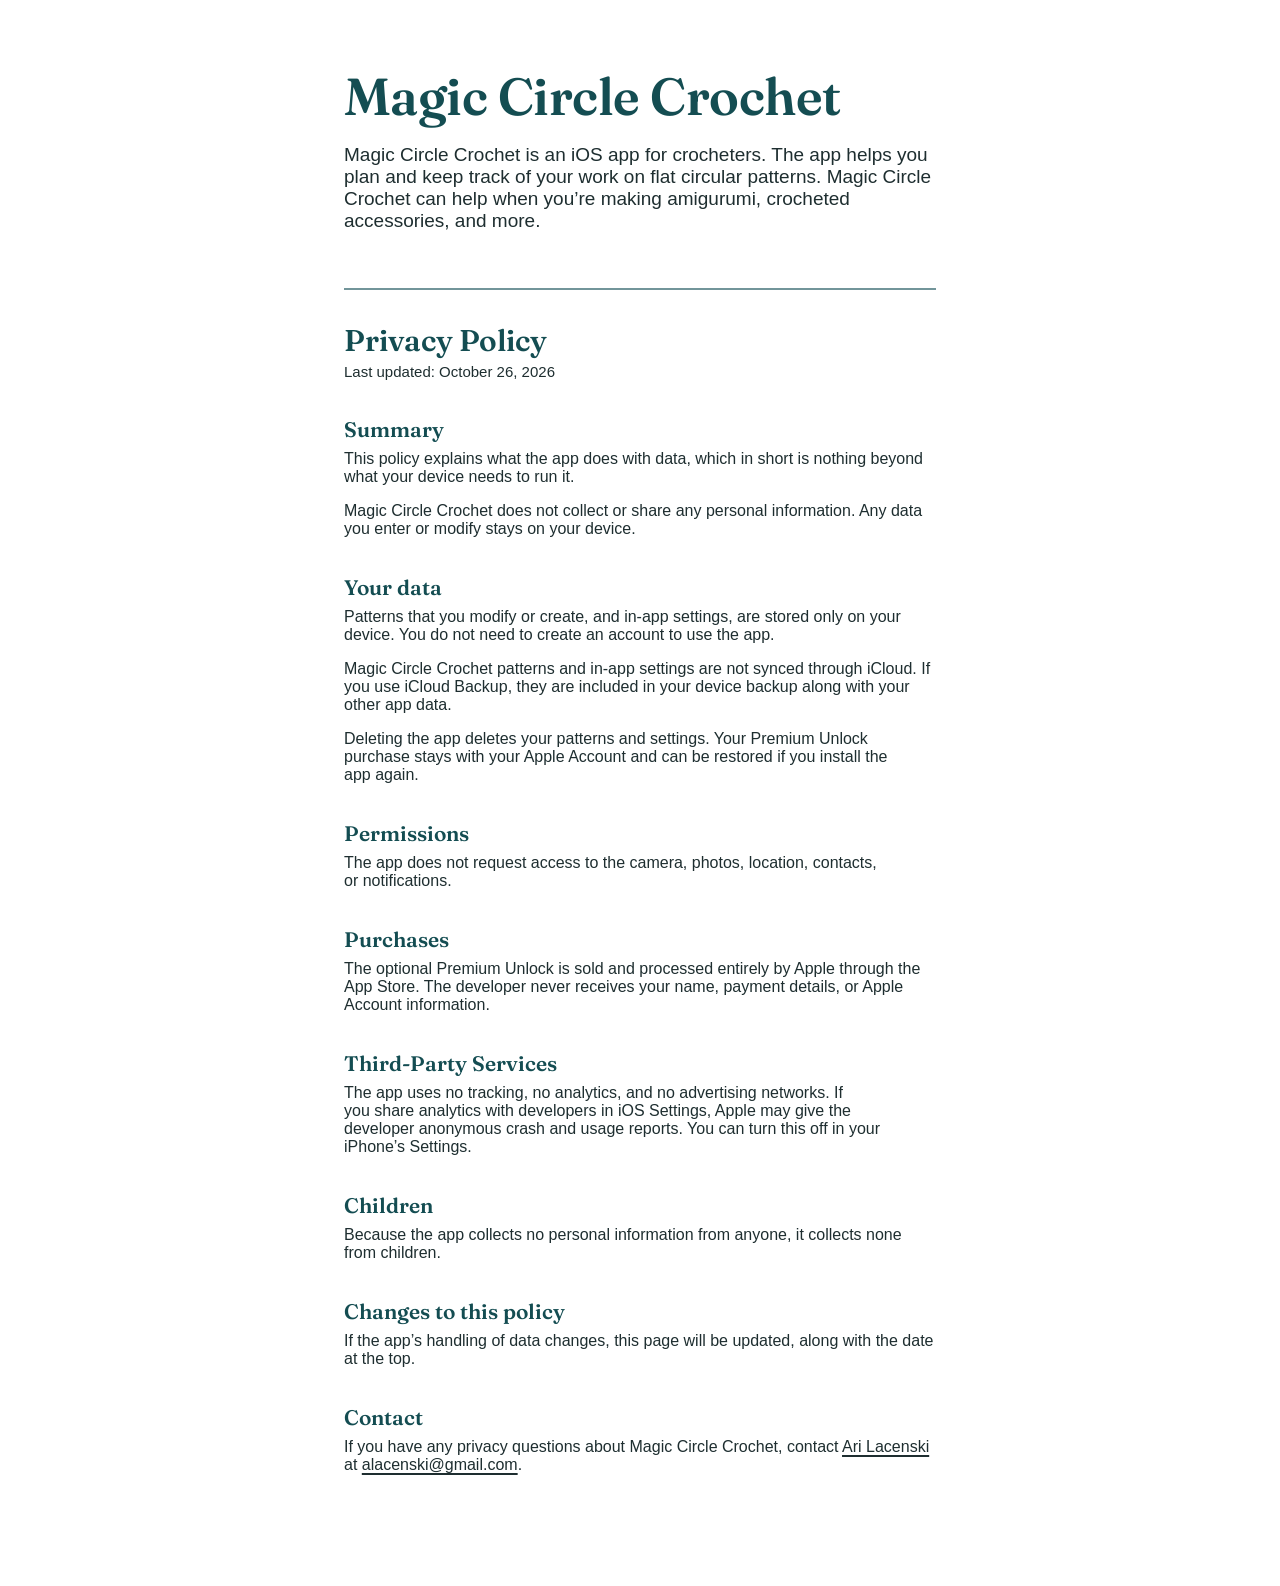
==== tos.html @ 523ddc3d "Add TOS" ====
<!doctype html>
<html lang="en">
    <head>
        <meta charset="utf-8">
        <meta name="viewport" content="width=device-width, initial-scale=1">
        <title>Magic Circle Crochet – Terms of Service</title>
        <!-- Preconnect to Google Fonts domains for faster loading -->
        <link rel="preconnect" href="https://fonts.googleapis.com">
        <link rel="preconnect" href="https://fonts.gstatic.com" crossorigin>
        <link href="https://fonts.googleapis.com/css2?family=Fraunces:ital,opsz,wght@0,9..144,100..900;1,9..144,100..900&display=swap" rel="stylesheet">

        <!-- My stylesheet -->
        <link href="style.css" rel="stylesheet">
    </head>
    <body>
        <h1>Magic Circle Crochet</h1>
        <p>
            Magic Circle Crochet is an iOS app for crocheters. The app helps you plan and keep track of your work on flat circular patterns. Magic Circle Crochet can help when you’re making amigurumi, crocheted accessories, and more.
        </p>
        <h2>Privacy Policy</h2>
        <p>Last updated: October 26, 2026</p>
        <h3>Summary</h3>
        <p>This policy explains what the app does with data, which in short is nothing beyond what your device needs to run it.</p>
        <p>Magic Circle Crochet does not collect or share any personal information. Any data you enter or modify stays on your device.</p>
        <h3>Your data</h3>
        <p>Patterns that you modify or create, and in-app settings, are stored only on your device. You do not need to create an account to use the app.</p>
        <p>Magic Circle Crochet patterns and in-app settings are not synced through iCloud. If you use iCloud Backup, they are included in your device backup along with your other app data.</p>
        <p>Deleting the app deletes your patterns and settings. Your Premium Unlock purchase stays with your Apple Account and can be restored if you install the app again.</p>
        <h3>Permissions</h3>
        <p>The app does not request access to the camera, photos, location, contacts, or notifications.</p>
        <h3>Purchases</h3>
        <p>The optional Premium Unlock is sold and processed entirely by Apple through the App Store. The developer never receives your name, payment details, or Apple Account information.</p>
        <h3>Third-Party Services</h3>
        <p>The app uses no tracking, no analytics, and no advertising networks. If you share analytics with developers in iOS Settings, Apple may give the developer anonymous crash and usage reports. You can turn this off in your iPhone’s Settings.</p>
        <h3>Children</h3>
        <p>Because the app collects no personal information from anyone, it collects none from children.</p>
        <h3>Changes to this policy</h3>
        <p>If the app’s handling of data changes, this page will be updated, along with the date at the top.</p>
        <h3>Contact</h3>
        <p>If you have any privacy questions about Magic Circle Crochet, contact <a href="https://github.com/tensory">Ari Lacenski</a> at <a href="mailto:alacenski@gmail.com">alacenski@gmail.com</a>.</p>
    </body>
</html>
---- style.css ----
/* Magic Circle Crochet — privacy policy */

:root {
  --petrol: #144D52;
  --petrol-60: #72959A; /* #144D52 at 60% over white */
  --white: #FFFFFF;
  --text: #1E2E30;
}

*,
*::before,
*::after {
  box-sizing: border-box;
}

html {
  -webkit-text-size-adjust: 100%;
}

body {
    margin: 0 auto;
    max-width: 40rem;
    padding: 4rem 1.5rem 6rem;
    background: var(--white);
    color: var(--text);
    font-family: sans-serif;
}
/* Typography */
h1, h2, h3 {
  font-family: 'Fraunces', serif;
  color: var(--petrol);
  font-optical-sizing: auto; /* Dynamically adjusts character shapes based on font size */
  text-wrap: balance;
}

h1 {
  margin: 0 0 1rem;
  font-size: clamp(2.25rem, 7vw, 3.25rem);
  font-weight: 600;
  letter-spacing: -0.01em;
}

h2 {
  margin: 3.5rem 0 0.25rem;
  padding-top: 2rem;
  border-top: 2px solid var(--petrol-60);
  font-size: 1.875rem;
  font-weight: 600;
}

/* "Last updated" line right after the Privacy Policy heading */
h2 + p {
  margin-top: 0;
  font-size: 0.9375rem;
  color: var(--teal);
}

h3 {
  margin: 2.25rem 0 0.5rem;
  font-size: 1.3125rem;
  font-weight: 600;
}

p {
  margin: 0 0 1rem;
  text-wrap: pretty;
}

/* Intro paragraph under the app name */
h1 + p {
  font-size: 1.1875rem;
}

a {
  color: var(--teal);
  text-decoration: underline;
  text-decoration-color: var(--teal-30);
  text-decoration-thickness: 2px;
  text-underline-offset: 0.2em;
}

a:hover {
  text-decoration-color: var(--teal);
}

a:focus-visible {
  outline: 2px solid var(--teal);
  outline-offset: 2px;
  border-radius: 2px;
}

::selection {
  background: var(--teal-30);
  color: var(--teal);
}

@media (max-width: 480px) {
  body {
    padding-top: 2.5rem;
    font-size: 1rem;
  }
  h2 {
    font-size: 1.625rem;
  }
}
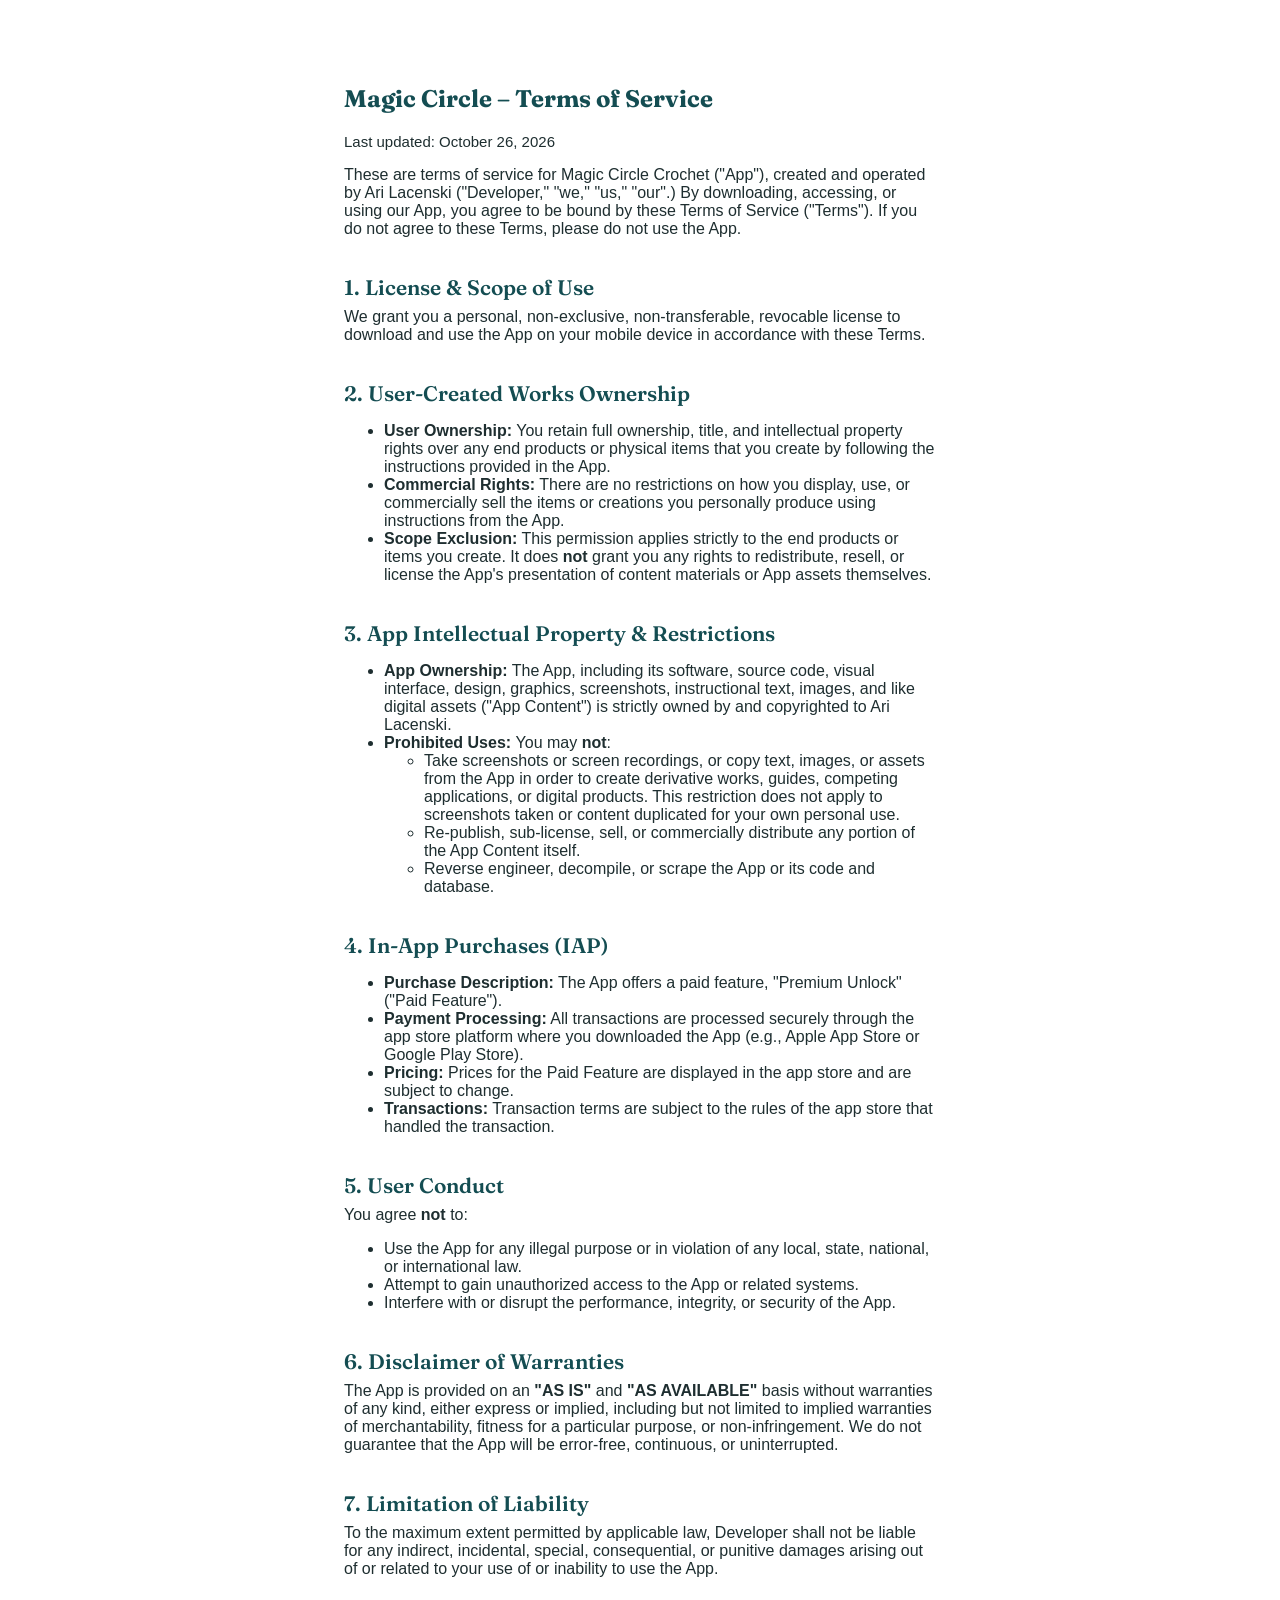
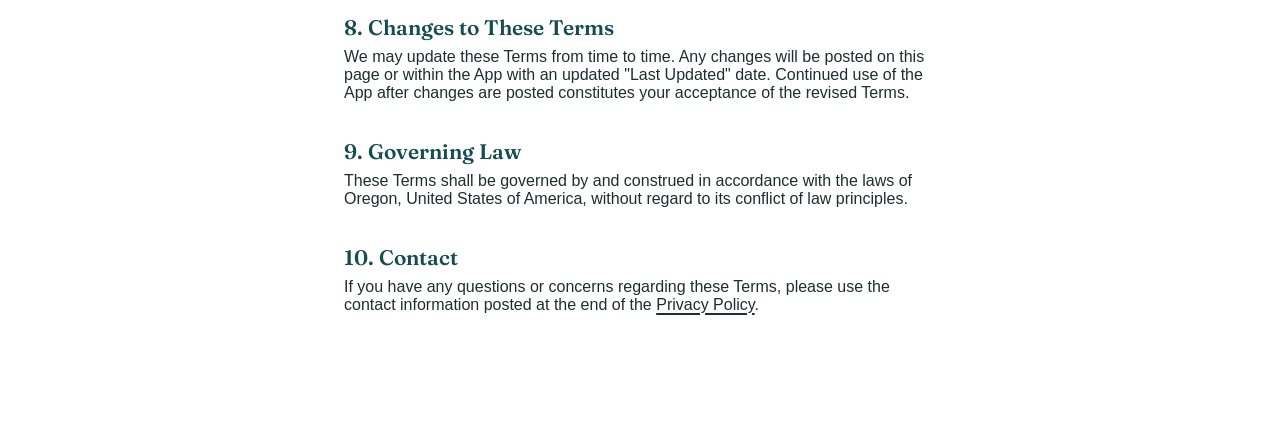
==== commit b7b7a3e3: "Terms" ====
--- a/tos.html
+++ b/tos.html
@@ -13,30 +13,59 @@
         <link href="style.css" rel="stylesheet">
     </head>
     <body>
-        <h1>Magic Circle Crochet</h1>
-        <p>
-            Magic Circle Crochet is an iOS app for crocheters. The app helps you plan and keep track of your work on flat circular patterns. Magic Circle Crochet can help when you’re making amigurumi, crocheted accessories, and more.
-        </p>
-        <h2>Privacy Policy</h2>
+        <h2>Magic Circle – Terms of Service</h2>
         <p>Last updated: October 26, 2026</p>
-        <h3>Summary</h3>
-        <p>This policy explains what the app does with data, which in short is nothing beyond what your device needs to run it.</p>
-        <p>Magic Circle Crochet does not collect or share any personal information. Any data you enter or modify stays on your device.</p>
-        <h3>Your data</h3>
-        <p>Patterns that you modify or create, and in-app settings, are stored only on your device. You do not need to create an account to use the app.</p>
-        <p>Magic Circle Crochet patterns and in-app settings are not synced through iCloud. If you use iCloud Backup, they are included in your device backup along with your other app data.</p>
-        <p>Deleting the app deletes your patterns and settings. Your Premium Unlock purchase stays with your Apple Account and can be restored if you install the app again.</p>
-        <h3>Permissions</h3>
-        <p>The app does not request access to the camera, photos, location, contacts, or notifications.</p>
-        <h3>Purchases</h3>
-        <p>The optional Premium Unlock is sold and processed entirely by Apple through the App Store. The developer never receives your name, payment details, or Apple Account information.</p>
-        <h3>Third-Party Services</h3>
-        <p>The app uses no tracking, no analytics, and no advertising networks. If you share analytics with developers in iOS Settings, Apple may give the developer anonymous crash and usage reports. You can turn this off in your iPhone’s Settings.</p>
-        <h3>Children</h3>
-        <p>Because the app collects no personal information from anyone, it collects none from children.</p>
-        <h3>Changes to this policy</h3>
-        <p>If the app’s handling of data changes, this page will be updated, along with the date at the top.</p>
-        <h3>Contact</h3>
-        <p>If you have any privacy questions about Magic Circle Crochet, contact <a href="https://github.com/tensory">Ari Lacenski</a> at <a href="mailto:alacenski@gmail.com">alacenski@gmail.com</a>.</p>
+        <p>These are terms of service for Magic Circle Crochet (&quot;App&quot;), created and operated by Ari Lacenski (&quot;Developer,&quot; &quot;we,&quot; &quot;us,&quot; &quot;our&quot;.) By downloading, accessing, or using our App, you agree to be bound by these Terms of Service (&quot;Terms&quot;). If you do not agree to these Terms, please do not use the App.</p>
+        <h3>1. License &amp; Scope of Use</h3>
+        <p>We grant you a personal, non-exclusive, non-transferable, revocable license to download and use the App on your mobile device in accordance with these Terms.</p>
+
+        <h3>2. User-Created Works Ownership</h3>
+        <ul>
+            <li><b>User Ownership:</b> You retain full ownership, title, and intellectual property rights over any end products or physical items that you create by following the instructions provided in the App.</li>
+            <li><b>Commercial Rights:</b> There are no restrictions on how you display, use, or commercially sell the items or creations you personally produce using instructions from the App.</li>
+            <li><b>Scope Exclusion:</b> This permission applies strictly to the end products or items you create. It does <b>not</b> grant you any rights to redistribute, resell, or license the App's presentation of content materials or App assets themselves.</li>
+        </ul>
+
+        <h3>3. App Intellectual Property &amp; Restrictions</h3>
+        <ul>
+            <li><b>App Ownership:</b> The App, including its software, source code, visual interface, design, graphics, screenshots, instructional text, images, and like digital assets (&quot;App Content&quot;) is strictly owned by and copyrighted to Ari Lacenski.</li>
+            <li><b>Prohibited Uses: </b>You may <b>not</b>:</li>
+            <ul>
+                <li>Take screenshots or screen recordings, or copy text, images, or assets from the App in order to create derivative works, guides, competing applications, or digital products. This restriction does not apply to screenshots taken or content duplicated for your own personal use.</li>
+                <li>Re-publish, sub-license, sell, or commercially distribute any portion of the App Content itself.</li>
+                <li>Reverse engineer, decompile, or scrape the App or its code and database.</li>
+            </ul>
+        </ul>
+
+        <h3>4. In-App Purchases (IAP)</h3>
+        <ul>
+            <li><b>Purchase Description:</b> The App offers a paid feature, &quot;Premium Unlock&quot; ("Paid Feature").</li>
+            <li><b>Payment Processing:</b> All transactions are processed securely through the app store platform where you downloaded the App (e.g., Apple App Store or Google Play Store).</li>
+            <li><b>Pricing:</b> Prices for the Paid Feature are displayed in the app store and are subject to change.</li>
+            <li><b>Transactions:</b> Transaction terms are subject to the rules of the app store that handled the transaction.</li>
+        </ul>
+
+        <h3>5. User Conduct</h3>
+        <p>You agree <b>not</b> to:</p>
+        <ul>
+            <li>Use the App for any illegal purpose or in violation of any local, state, national, or international law.</li>
+            <li>Attempt to gain unauthorized access to the App or related systems.</li>
+            <li>Interfere with or disrupt the performance, integrity, or security of the App.</li>
+        </ul>
+
+        <h3>6. Disclaimer of Warranties</h3>
+        <p>The App is provided on an <b>&quot;AS IS&quot;</b> and <b>&quot;AS AVAILABLE&quot;</b> basis without warranties of any kind, either express or implied, including but not limited to implied warranties of merchantability, fitness for a particular purpose, or non-infringement. We do not guarantee that the App will be error-free, continuous, or uninterrupted.</p>
+
+        <h3>7. Limitation of Liability</h3>
+        <p>To the maximum extent permitted by applicable law, Developer shall not be liable for any indirect, incidental, special, consequential, or punitive damages arising out of or related to your use of or inability to use the App.</p>
+
+        <h3>8. Changes to These Terms</h3>
+        <p>We may update these Terms from time to time. Any changes will be posted on this page or within the App with an updated "Last Updated" date. Continued use of the App after changes are posted constitutes your acceptance of the revised Terms.</p>
+
+        <h3>9. Governing Law</h3>
+        <p>These Terms shall be governed by and construed in accordance with the laws of Oregon, United States of America, without regard to its conflict of law principles.</p>
+
+        <h3>10. Contact</h3>
+        <p>If you have any questions or concerns regarding these Terms, please use the contact information posted at the end of the <a href="index.html">Privacy Policy</a>.</p>
     </body>
 </html>
--- a/style.css
+++ b/style.css
@@ -40,7 +40,7 @@
   letter-spacing: -0.01em;
 }
 
-h2 {
+h2.divider {
   margin: 3.5rem 0 0.25rem;
   padding-top: 2rem;
   border-top: 2px solid var(--petrol-60);
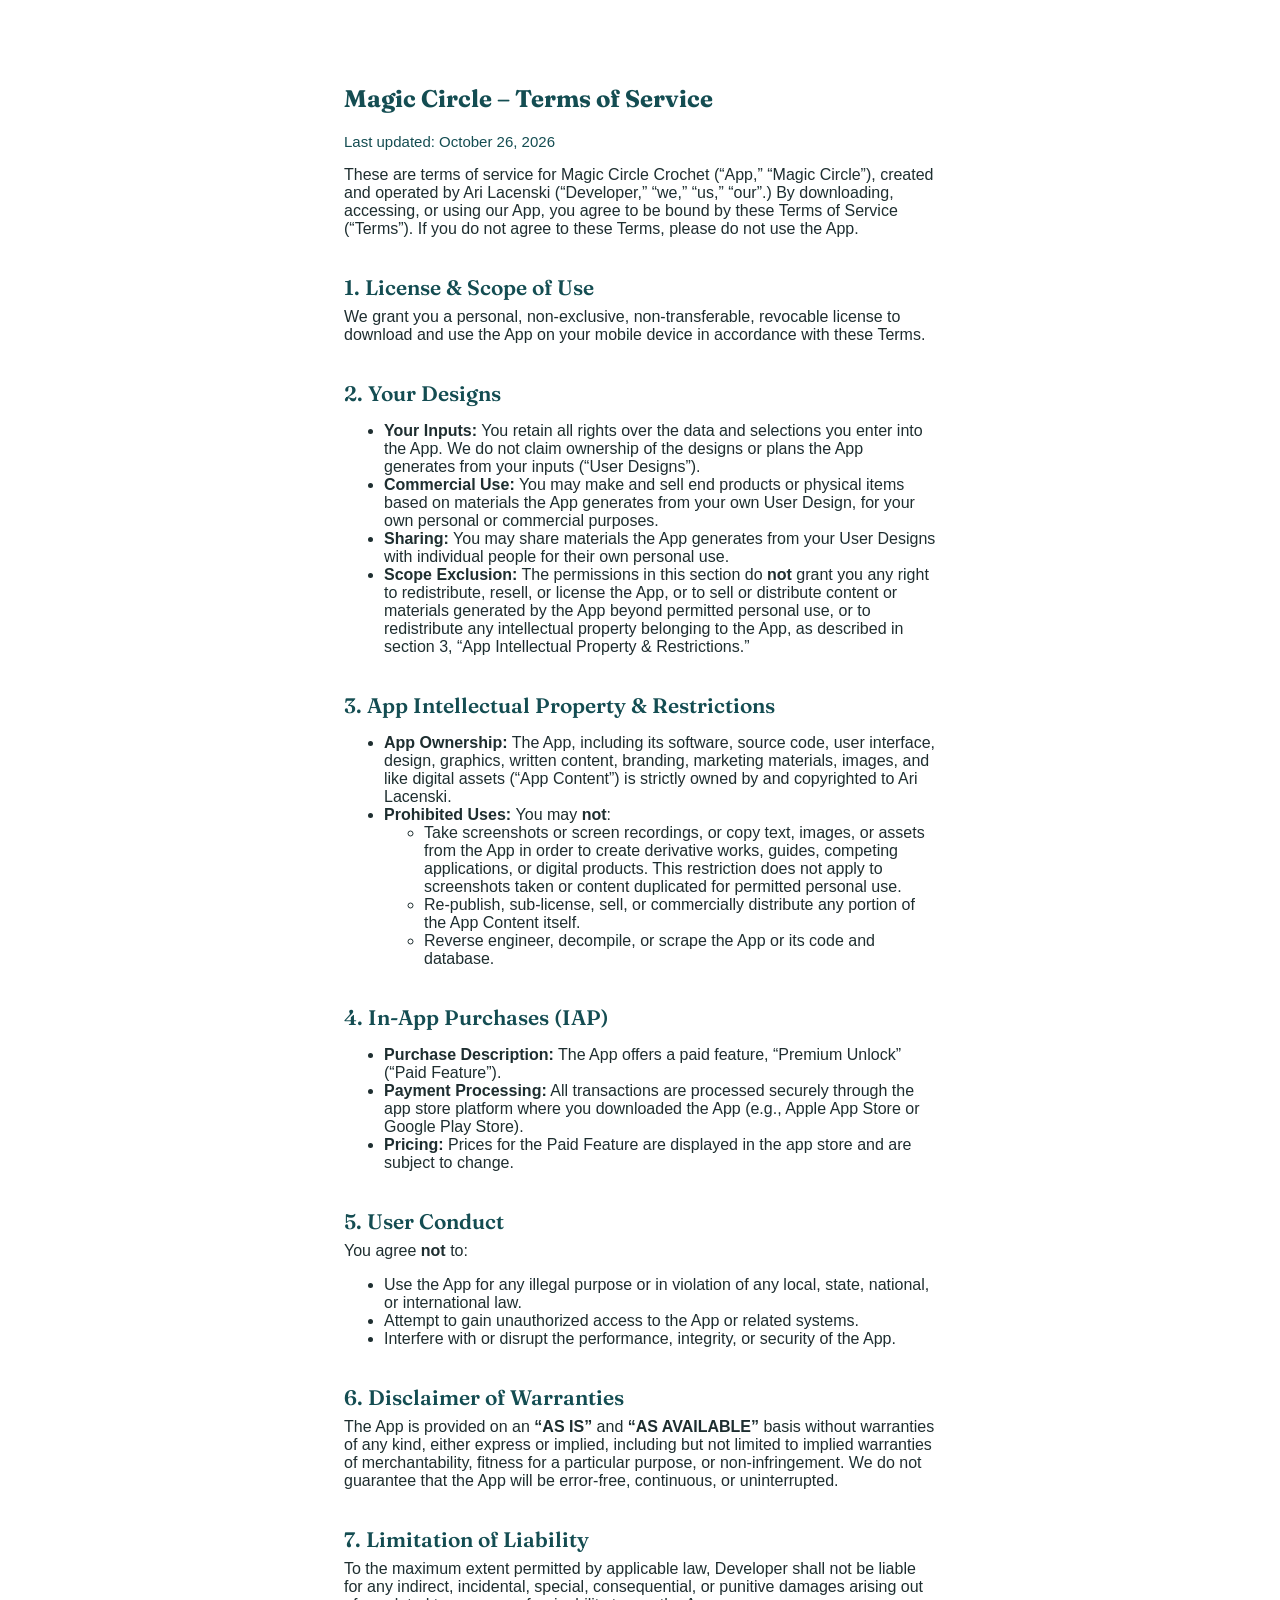
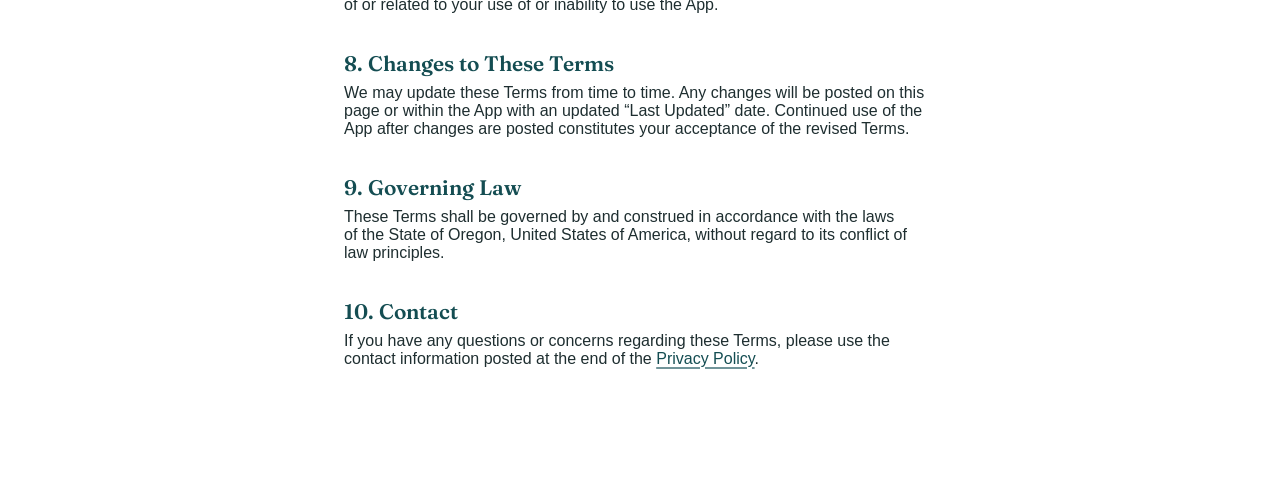
==== commit 8d32eb04: "Personal use clauses" ====
--- a/tos.html
+++ b/tos.html
@@ -15,23 +15,24 @@
     <body>
         <h2>Magic Circle – Terms of Service</h2>
         <p>Last updated: October 26, 2026</p>
-        <p>These are terms of service for Magic Circle Crochet (&quot;App&quot;), created and operated by Ari Lacenski (&quot;Developer,&quot; &quot;we,&quot; &quot;us,&quot; &quot;our&quot;.) By downloading, accessing, or using our App, you agree to be bound by these Terms of Service (&quot;Terms&quot;). If you do not agree to these Terms, please do not use the App.</p>
+        <p>These are terms of service for Magic Circle Crochet (“App,” “Magic Circle”), created and operated by Ari Lacenski (“Developer,” “we,” “us,” “our”.) By downloading, accessing, or using our App, you agree to be bound by these Terms of Service (“Terms”). If you do not agree to these Terms, please do not use the App.</p>
         <h3>1. License &amp; Scope of Use</h3>
         <p>We grant you a personal, non-exclusive, non-transferable, revocable license to download and use the App on your mobile device in accordance with these Terms.</p>
 
-        <h3>2. User-Created Works Ownership</h3>
+        <h3>2. Your Designs</h3>
         <ul>
-            <li><b>User Ownership:</b> You retain full ownership, title, and intellectual property rights over any end products or physical items that you create by following the instructions provided in the App.</li>
-            <li><b>Commercial Rights:</b> There are no restrictions on how you display, use, or commercially sell the items or creations you personally produce using instructions from the App.</li>
-            <li><b>Scope Exclusion:</b> This permission applies strictly to the end products or items you create. It does <b>not</b> grant you any rights to redistribute, resell, or license the App's presentation of content materials or App assets themselves.</li>
+        <li><b>Your Inputs:</b> You retain all rights over the data and selections you enter into the App. We do not claim ownership of the designs or plans the App generates from your inputs (&ldquo;User Designs&rdquo;).</li>
+        <li><b>Commercial Use:</b> You may make and sell end products or physical items based on materials the App generates from your own User Design, for your own personal or commercial purposes.</li>
+        <li><b>Sharing:</b> You may share materials the App generates from your User Designs with individual people for their own personal use.</li>
+        <li><b>Scope Exclusion:</b> The permissions in this section do <b>not</b> grant you any right to redistribute, resell, or license the App, or to sell or distribute content or materials generated by the App beyond permitted personal use, or to redistribute any intellectual property belonging to the App, as described in section 3, &ldquo;App Intellectual Property &amp; Restrictions.&rdquo;</li>
         </ul>
 
-        <h3>3. App Intellectual Property &amp; Restrictions</h3>
+            <h3>3. App Intellectual Property &amp; Restrictions</h3>
         <ul>
-            <li><b>App Ownership:</b> The App, including its software, source code, visual interface, design, graphics, screenshots, instructional text, images, and like digital assets (&quot;App Content&quot;) is strictly owned by and copyrighted to Ari Lacenski.</li>
+            <li><b>App Ownership:</b> The App, including its software, source code, user interface, design, graphics, written content, branding, marketing materials, images, and like digital assets (“App Content”) is strictly owned by and copyrighted to Ari Lacenski.</li>
             <li><b>Prohibited Uses: </b>You may <b>not</b>:</li>
             <ul>
-                <li>Take screenshots or screen recordings, or copy text, images, or assets from the App in order to create derivative works, guides, competing applications, or digital products. This restriction does not apply to screenshots taken or content duplicated for your own personal use.</li>
+                <li>Take screenshots or screen recordings, or copy text, images, or assets from the App in order to create derivative works, guides, competing applications, or digital products. This restriction does not apply to screenshots taken or content duplicated for permitted personal use.</li>
                 <li>Re-publish, sub-license, sell, or commercially distribute any portion of the App Content itself.</li>
                 <li>Reverse engineer, decompile, or scrape the App or its code and database.</li>
             </ul>
@@ -39,10 +40,9 @@
 
         <h3>4. In-App Purchases (IAP)</h3>
         <ul>
-            <li><b>Purchase Description:</b> The App offers a paid feature, &quot;Premium Unlock&quot; ("Paid Feature").</li>
+            <li><b>Purchase Description:</b> The App offers a paid feature, “Premium Unlock” (“Paid Feature”).</li>
             <li><b>Payment Processing:</b> All transactions are processed securely through the app store platform where you downloaded the App (e.g., Apple App Store or Google Play Store).</li>
             <li><b>Pricing:</b> Prices for the Paid Feature are displayed in the app store and are subject to change.</li>
-            <li><b>Transactions:</b> Transaction terms are subject to the rules of the app store that handled the transaction.</li>
         </ul>
 
         <h3>5. User Conduct</h3>
@@ -54,16 +54,16 @@
         </ul>
 
         <h3>6. Disclaimer of Warranties</h3>
-        <p>The App is provided on an <b>&quot;AS IS&quot;</b> and <b>&quot;AS AVAILABLE&quot;</b> basis without warranties of any kind, either express or implied, including but not limited to implied warranties of merchantability, fitness for a particular purpose, or non-infringement. We do not guarantee that the App will be error-free, continuous, or uninterrupted.</p>
+        <p>The App is provided on an <b>“AS IS”</b> and <b>“AS AVAILABLE”</b> basis without warranties of any kind, either express or implied, including but not limited to implied warranties of merchantability, fitness for a particular purpose, or non-infringement. We do not guarantee that the App will be error-free, continuous, or uninterrupted.</p>
 
         <h3>7. Limitation of Liability</h3>
         <p>To the maximum extent permitted by applicable law, Developer shall not be liable for any indirect, incidental, special, consequential, or punitive damages arising out of or related to your use of or inability to use the App.</p>
 
         <h3>8. Changes to These Terms</h3>
-        <p>We may update these Terms from time to time. Any changes will be posted on this page or within the App with an updated "Last Updated" date. Continued use of the App after changes are posted constitutes your acceptance of the revised Terms.</p>
+        <p>We may update these Terms from time to time. Any changes will be posted on this page or within the App with an updated “Last Updated” date. Continued use of the App after changes are posted constitutes your acceptance of the revised Terms.</p>
 
         <h3>9. Governing Law</h3>
-        <p>These Terms shall be governed by and construed in accordance with the laws of Oregon, United States of America, without regard to its conflict of law principles.</p>
+        <p>These Terms shall be governed by and construed in accordance with the laws of the State of Oregon, United States of America, without regard to its conflict of law principles.</p>
 
         <h3>10. Contact</h3>
         <p>If you have any questions or concerns regarding these Terms, please use the contact information posted at the end of the <a href="index.html">Privacy Policy</a>.</p>
--- a/style.css
+++ b/style.css
@@ -3,6 +3,7 @@
 :root {
   --petrol: #144D52;
   --petrol-60: #72959A; /* #144D52 at 60% over white */
+  --petrol-20: #D0DBDC;
   --white: #FFFFFF;
   --text: #1E2E30;
 }
@@ -52,7 +53,7 @@
 h2 + p {
   margin-top: 0;
   font-size: 0.9375rem;
-  color: var(--teal);
+  color: var(--petrol);
 }
 
 h3 {
@@ -72,26 +73,26 @@
 }
 
 a {
-  color: var(--teal);
+  color: var(--petrol);
   text-decoration: underline;
-  text-decoration-color: var(--teal-30);
+  text-decoration-color: var(--petrol-60);
   text-decoration-thickness: 2px;
   text-underline-offset: 0.2em;
 }
 
 a:hover {
-  text-decoration-color: var(--teal);
+  text-decoration-color: var(--petrol);
 }
 
 a:focus-visible {
-  outline: 2px solid var(--teal);
+  outline: 2px solid var(--petrol);
   outline-offset: 2px;
   border-radius: 2px;
 }
 
 ::selection {
-  background: var(--teal-30);
-  color: var(--teal);
+  background: var(--petrol-20);
+  color: var(--petrol);
 }
 
 @media (max-width: 480px) {
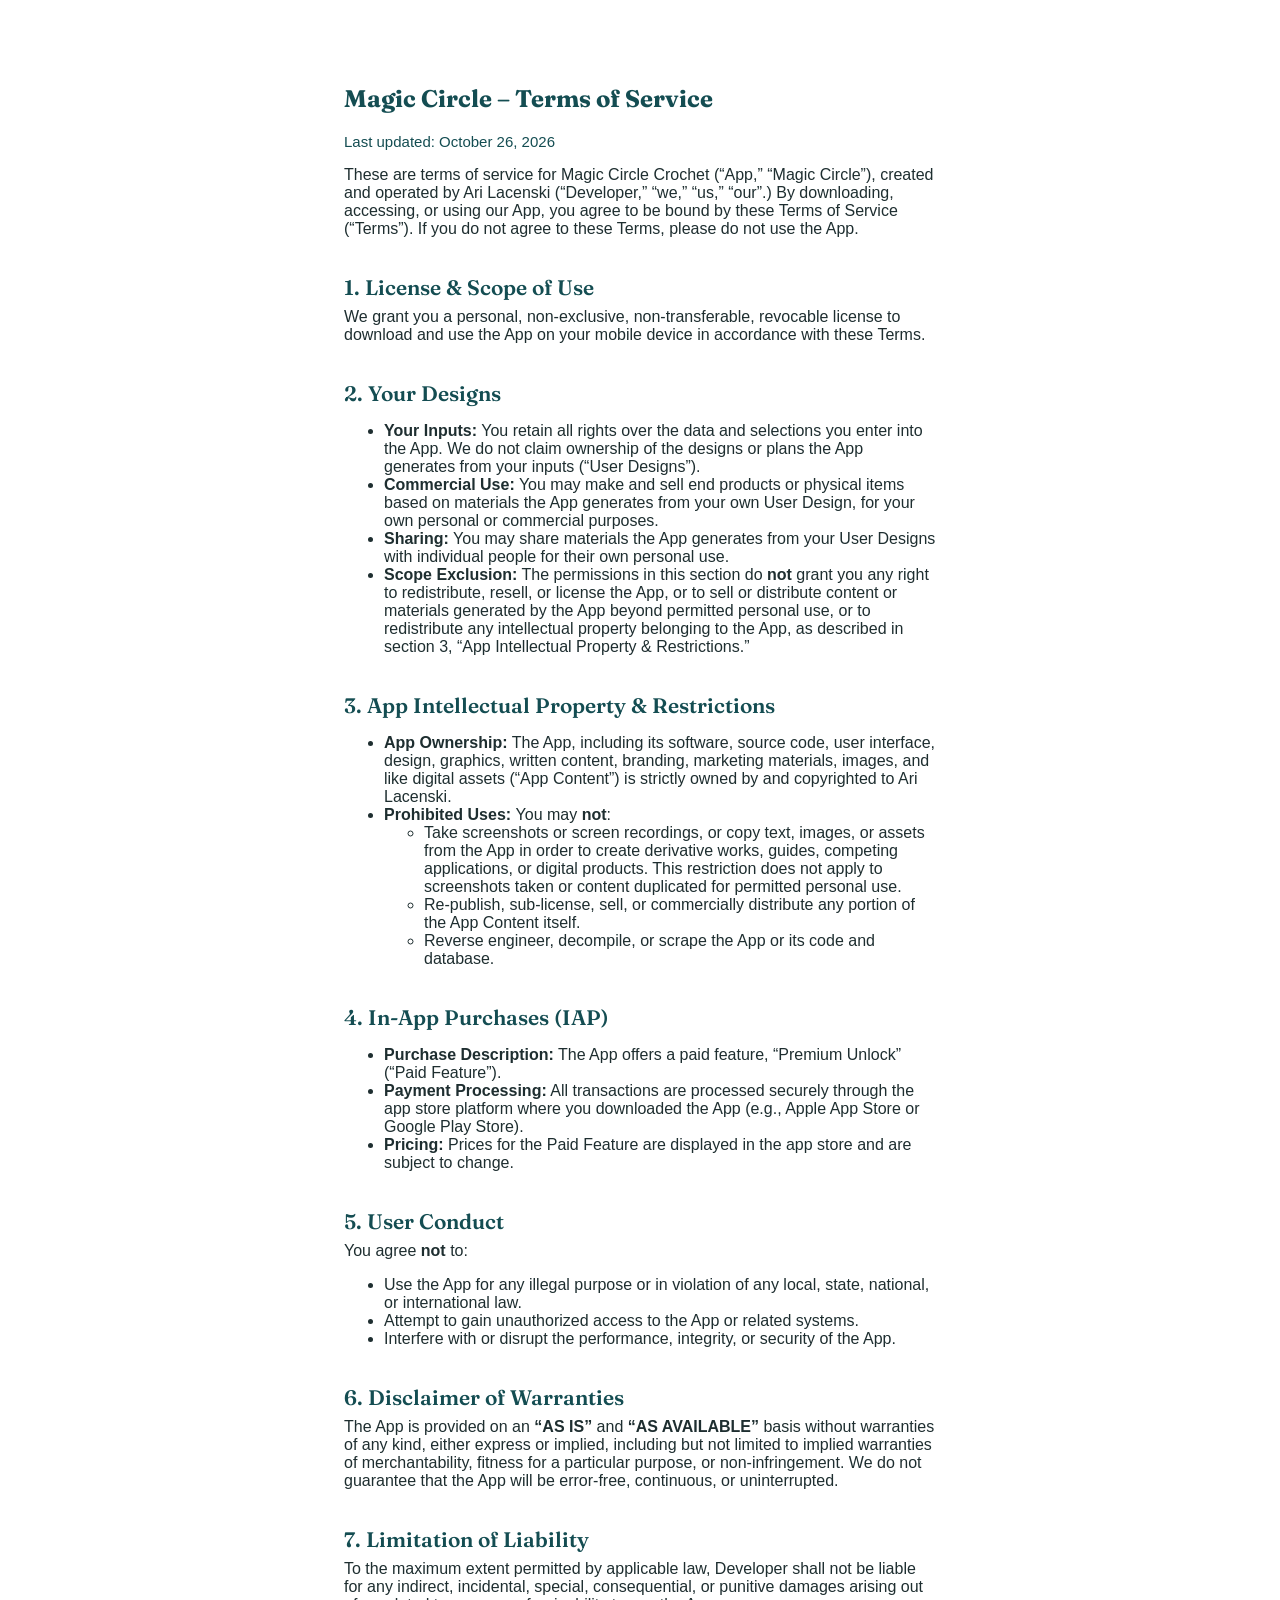
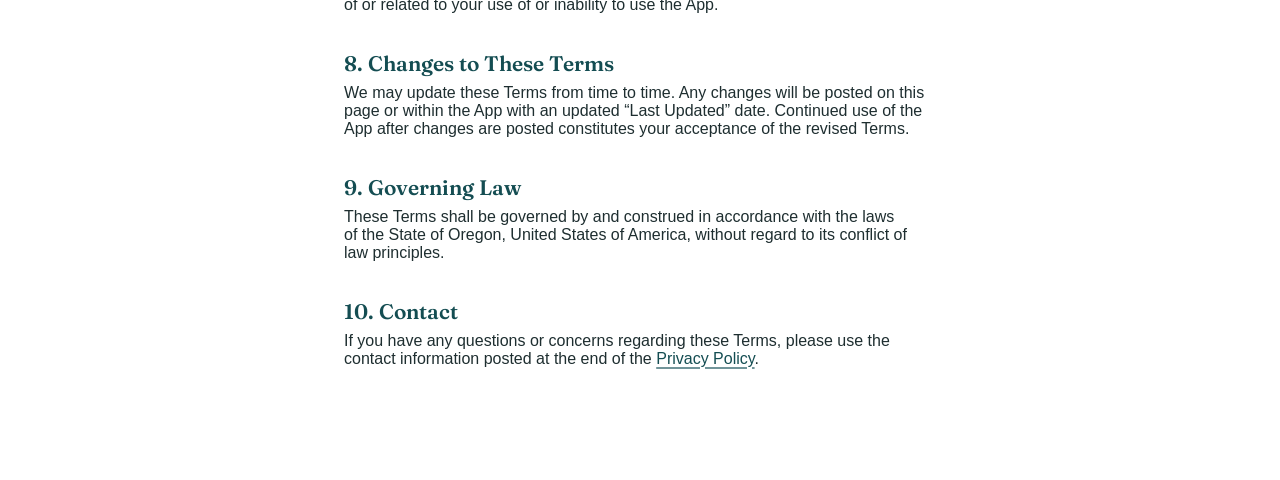
==== commit c6583c63: "TOS draft" ====
--- a/tos.html
+++ b/tos.html
@@ -15,7 +15,7 @@
     <body>
         <h2>Magic Circle – Terms of Service</h2>
         <p>Last updated: October 26, 2026</p>
-        <p>These are terms of service for Magic Circle Crochet (“App,” “Magic Circle”), created and operated by Ari Lacenski (“Developer,” “we,” “us,” “our”.) By downloading, accessing, or using our App, you agree to be bound by these Terms of Service (“Terms”). If you do not agree to these Terms, please do not use the App.</p>
+        <p>These are terms of service for Magic Circle Crochet (<q>App,</q> <q>Magic Circle</q>), created and operated by Ari Lacenski (<q>Developer,</q> <q>we,</q> <q>us,</q> <q>our</q>.) By downloading, accessing, or using our App, you agree to be bound by these Terms of Service (<q>Terms</q>). If you do not agree to these Terms, please do not use the App.</p>
         <h3>1. License &amp; Scope of Use</h3>
         <p>We grant you a personal, non-exclusive, non-transferable, revocable license to download and use the App on your mobile device in accordance with these Terms.</p>
 
@@ -29,7 +29,7 @@
 
             <h3>3. App Intellectual Property &amp; Restrictions</h3>
         <ul>
-            <li><b>App Ownership:</b> The App, including its software, source code, user interface, design, graphics, written content, branding, marketing materials, images, and like digital assets (“App Content”) is strictly owned by and copyrighted to Ari Lacenski.</li>
+            <li><b>App Ownership:</b> The App, including its software, source code, user interface, design, graphics, written content, branding, marketing materials, images, and like digital assets (<q>App Content</q>) is strictly owned by and copyrighted to Ari Lacenski.</li>
             <li><b>Prohibited Uses: </b>You may <b>not</b>:</li>
             <ul>
                 <li>Take screenshots or screen recordings, or copy text, images, or assets from the App in order to create derivative works, guides, competing applications, or digital products. This restriction does not apply to screenshots taken or content duplicated for permitted personal use.</li>
@@ -40,7 +40,7 @@
 
         <h3>4. In-App Purchases (IAP)</h3>
         <ul>
-            <li><b>Purchase Description:</b> The App offers a paid feature, “Premium Unlock” (“Paid Feature”).</li>
+            <li><b>Purchase Description:</b> The App offers a paid feature, <q>Premium Unlock</q> (<q>Paid Feature</q>).</li>
             <li><b>Payment Processing:</b> All transactions are processed securely through the app store platform where you downloaded the App (e.g., Apple App Store or Google Play Store).</li>
             <li><b>Pricing:</b> Prices for the Paid Feature are displayed in the app store and are subject to change.</li>
         </ul>
@@ -54,13 +54,13 @@
         </ul>
 
         <h3>6. Disclaimer of Warranties</h3>
-        <p>The App is provided on an <b>“AS IS”</b> and <b>“AS AVAILABLE”</b> basis without warranties of any kind, either express or implied, including but not limited to implied warranties of merchantability, fitness for a particular purpose, or non-infringement. We do not guarantee that the App will be error-free, continuous, or uninterrupted.</p>
+        <p>The App is provided on an <b><q>AS IS</q></b> and <b><q>AS AVAILABLE</q></b> basis without warranties of any kind, either express or implied, including but not limited to implied warranties of merchantability, fitness for a particular purpose, or non-infringement. We do not guarantee that the App will be error-free, continuous, or uninterrupted.</p>
 
         <h3>7. Limitation of Liability</h3>
         <p>To the maximum extent permitted by applicable law, Developer shall not be liable for any indirect, incidental, special, consequential, or punitive damages arising out of or related to your use of or inability to use the App.</p>
 
         <h3>8. Changes to These Terms</h3>
-        <p>We may update these Terms from time to time. Any changes will be posted on this page or within the App with an updated “Last Updated” date. Continued use of the App after changes are posted constitutes your acceptance of the revised Terms.</p>
+        <p>We may update these Terms from time to time. Any changes will be posted on this page or within the App with an updated <q>Last Updated</q> date. Continued use of the App after changes are posted constitutes your acceptance of the revised Terms.</p>
 
         <h3>9. Governing Law</h3>
         <p>These Terms shall be governed by and construed in accordance with the laws of the State of Oregon, United States of America, without regard to its conflict of law principles.</p>
--- a/style.css
+++ b/style.css
@@ -103,4 +103,6 @@
   h2 {
     font-size: 1.625rem;
   }
-}+}
+
+q { quotes: "\201C" "\201D" "\2018" "\2019"; }
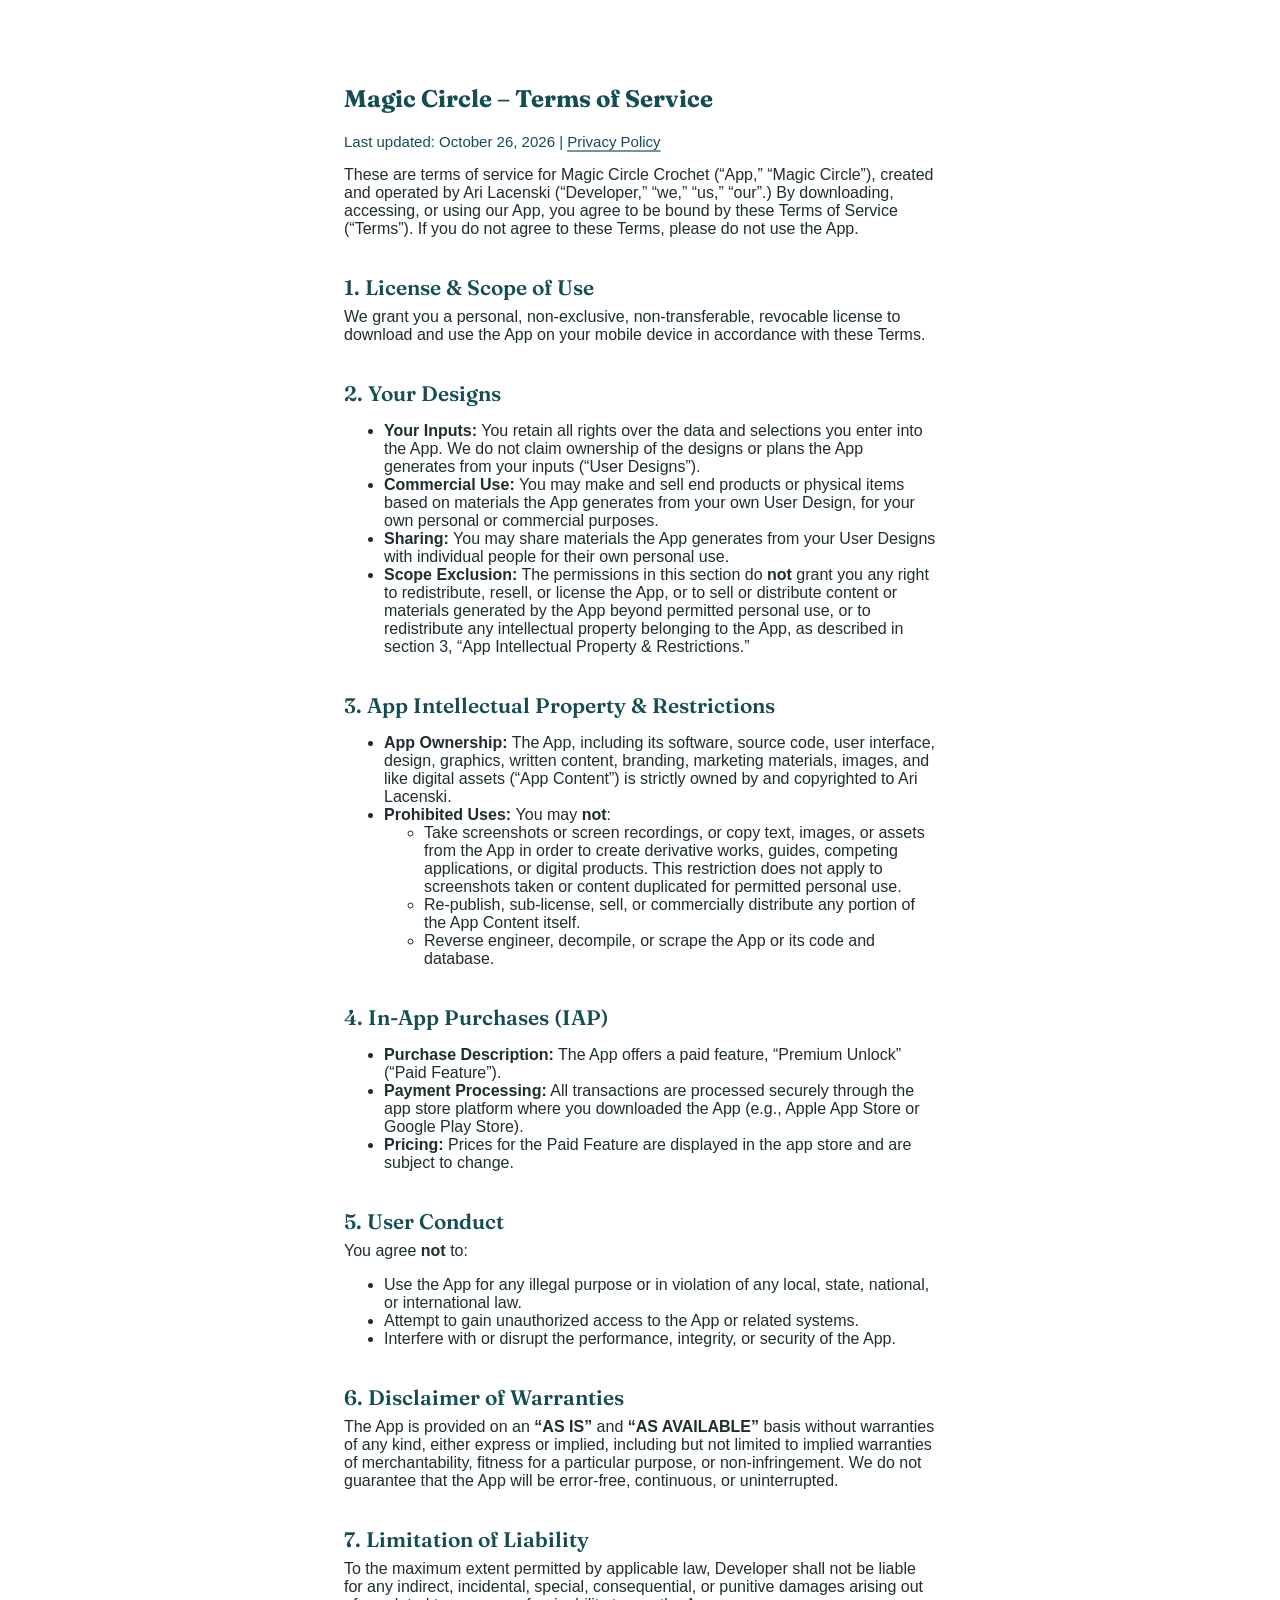
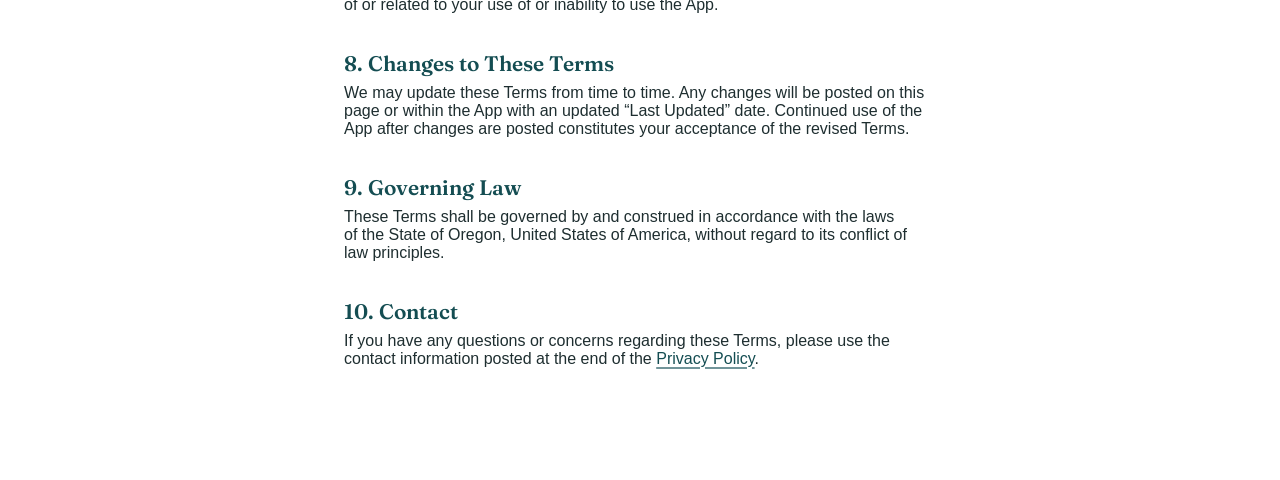
==== commit 805a76d9: "Cross-link the two pages that I have so far." ====
--- a/tos.html
+++ b/tos.html
@@ -14,7 +14,7 @@
     </head>
     <body>
         <h2>Magic Circle – Terms of Service</h2>
-        <p>Last updated: October 26, 2026</p>
+        <p>Last updated: October 26, 2026 | <a href="index.html">Privacy Policy</a></p>
         <p>These are terms of service for Magic Circle Crochet (<q>App,</q> <q>Magic Circle</q>), created and operated by Ari Lacenski (<q>Developer,</q> <q>we,</q> <q>us,</q> <q>our</q>.) By downloading, accessing, or using our App, you agree to be bound by these Terms of Service (<q>Terms</q>). If you do not agree to these Terms, please do not use the App.</p>
         <h3>1. License &amp; Scope of Use</h3>
         <p>We grant you a personal, non-exclusive, non-transferable, revocable license to download and use the App on your mobile device in accordance with these Terms.</p>
